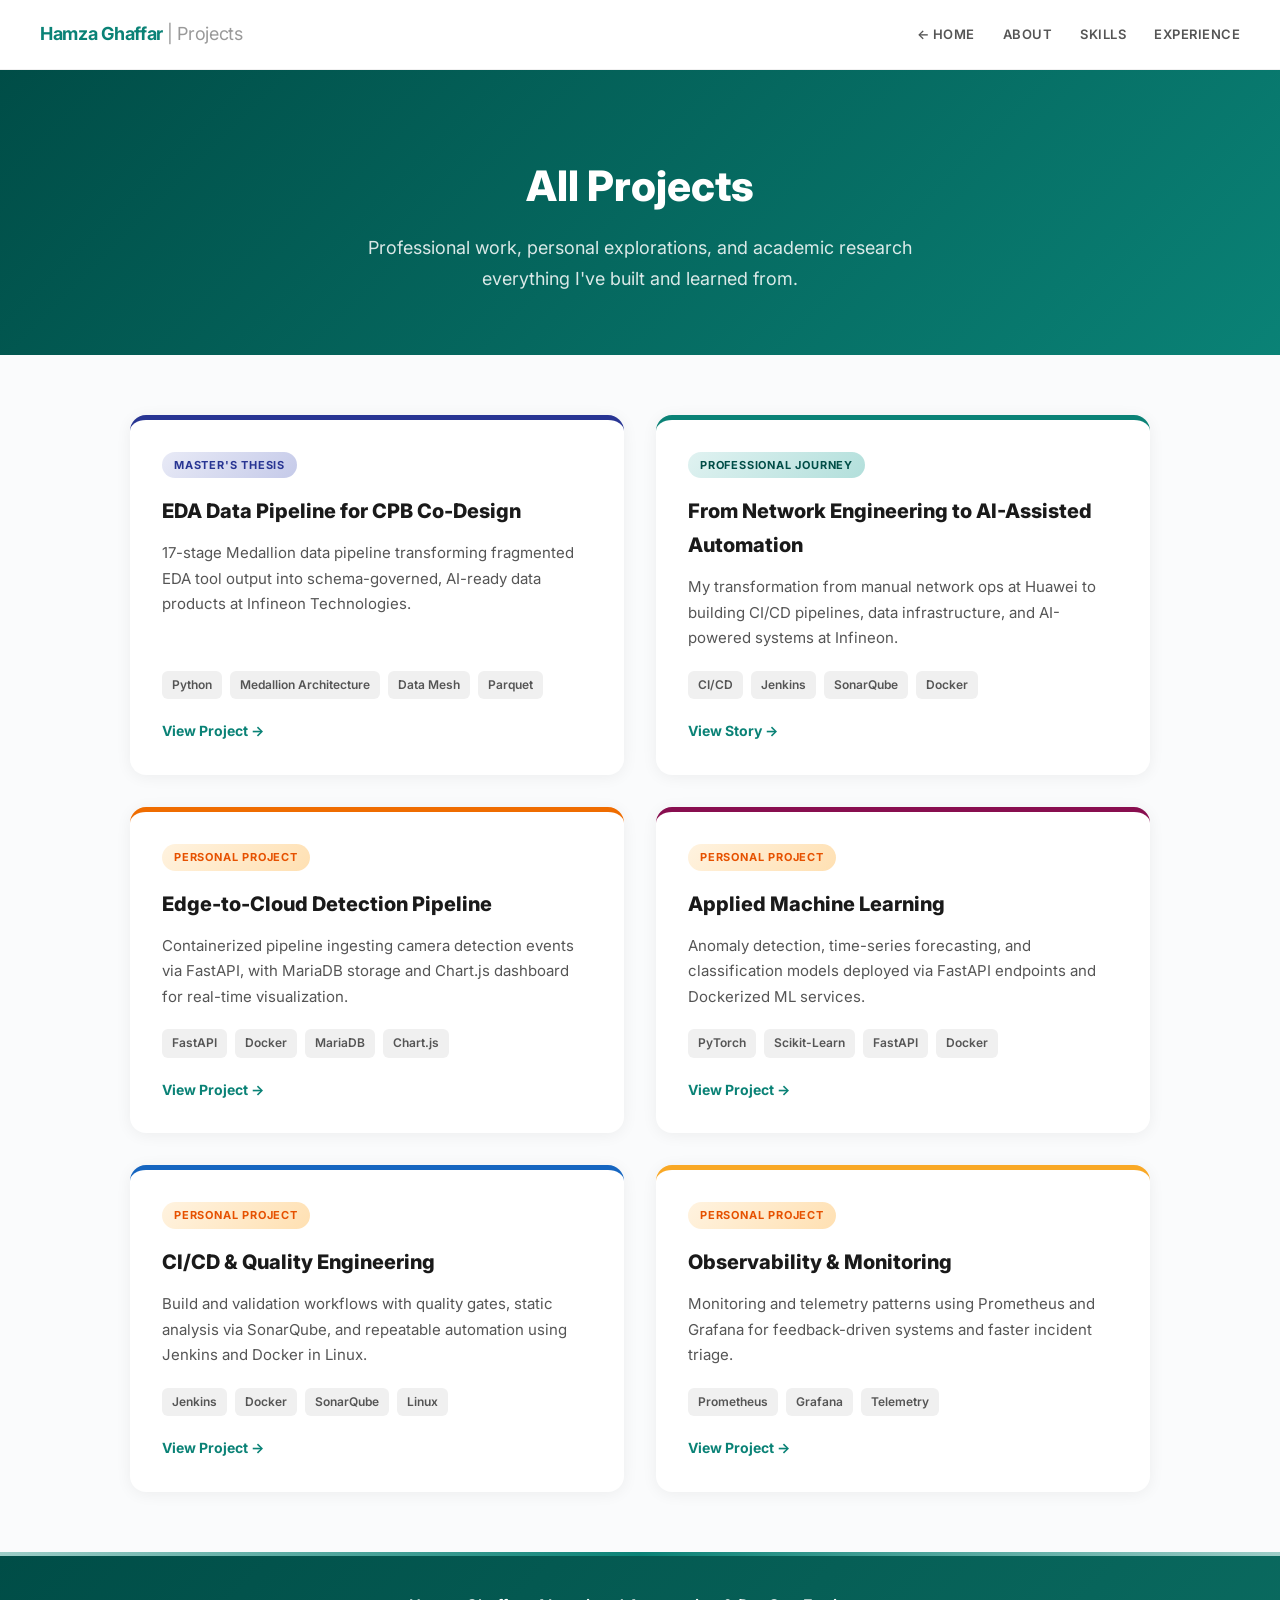
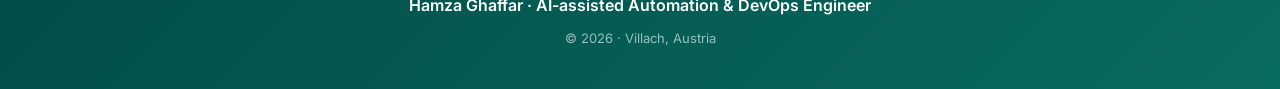
==== projects/index.html @ 2d3a6356 "feat: portfolio site with assets separation, CI/CD workflow, and project pages" ====
<!DOCTYPE html>
<html lang="en">
<head>
    <meta charset="UTF-8">
    <meta name="viewport" content="width=device-width, initial-scale=1.0">
    <title>Projects   Hamza Ghaffar</title>
    <link href="https://fonts.googleapis.com/css2?family=Inter:wght@300;400;600;700;800&display=swap" rel="stylesheet">
    <style>
        :root {
            --teal-100: #0a8276; --teal-80: #3b9b91; --teal-60: #6cb4ac;
            --teal-40: #9dcdc7; --teal-dark: #004d47;
        }
        * { margin: 0; padding: 0; box-sizing: border-box; }
        html { scroll-behavior: smooth; }
        body {
            font-family: 'Inter', 'Segoe UI', system-ui, sans-serif;
            background: #fafbfc; color: #333; line-height: 1.7; font-size: 17px;
        }
        .sticky-header {
            position: sticky; top: 0; background: rgba(255,255,255,0.97);
            backdrop-filter: blur(12px); border-bottom: 1px solid rgba(0,0,0,0.06);
            z-index: 100; padding: 15px 40px; display: flex;
            justify-content: space-between; align-items: center; height: 70px;
        }
        .header-brand {
            font-size: 18px; font-weight: 700; color: var(--teal-100);
            text-decoration: none; letter-spacing: -0.3px;
        }
        .header-brand span { color: #999; font-weight: 400; }
        .nav-links { display: flex; gap: 28px; }
        .nav-links a {
            color: #555; text-decoration: none; font-weight: 600; font-size: 13px;
            text-transform: uppercase; letter-spacing: 0.5px; padding: 6px 0;
            position: relative; transition: color 0.3s;
        }
        .nav-links a:hover { color: var(--teal-100); }
        .nav-links a::after {
            content: ''; position: absolute; bottom: 0; left: 0; right: 0;
            height: 2px; background: var(--teal-100); transform: scaleX(0);
            transition: transform 0.3s;
        }
        .nav-links a:hover::after { transform: scaleX(1); }

        .page-hero {
            background: linear-gradient(135deg, var(--teal-dark) 0%, var(--teal-100) 100%);
            color: #fff; padding: 80px 40px 60px; text-align: center;
        }
        .page-hero h1 { font-size: 42px; font-weight: 800; margin-bottom: 12px; }
        .page-hero p { font-size: 18px; opacity: 0.85; max-width: 600px; margin: 0 auto; }

        .container { max-width: 1100px; margin: 0 auto; padding: 60px 40px; }

        .projects-grid {
            display: grid; grid-template-columns: repeat(auto-fit, minmax(320px, 1fr)); gap: 32px;
        }
        .project-card {
            background: #fff; border-radius: 16px; overflow: hidden;
            box-shadow: 0 2px 16px rgba(0,0,0,0.06);
            transition: transform 0.3s, box-shadow 0.3s;
            border-top: 5px solid var(--teal-100);
            text-decoration: none; color: inherit;
            display: flex; flex-direction: column;
        }
        .project-card:hover {
            transform: translateY(-8px); box-shadow: 0 12px 40px rgba(0,0,0,0.12);
        }
        .project-card-body { padding: 32px; flex: 1; display: flex; flex-direction: column; }
        .project-status {
            display: inline-block; font-size: 11px; font-weight: 700;
            padding: 4px 12px; border-radius: 20px; margin-bottom: 16px;
            text-transform: uppercase; letter-spacing: 0.8px; align-self: flex-start;
        }
        .status-professional { background: linear-gradient(135deg, #e0f2f1, #b2dfdb); color: #004d47; }
        .status-personal { background: linear-gradient(135deg, #fff3e0, #ffe0b2); color: #e65100; }
        .status-thesis { background: linear-gradient(135deg, #e8eaf6, #c5cae9); color: #283593; }
        .project-card h3 { font-size: 20px; font-weight: 800; color: #1a1a1a; margin-bottom: 12px; }
        .project-card p { font-size: 15px; color: #555; line-height: 1.7; margin-bottom: 20px; flex: 1; }
        .project-tags { display: flex; flex-wrap: wrap; gap: 8px; margin-bottom: 20px; }
        .project-tag {
            font-size: 12px; font-weight: 600; padding: 4px 10px;
            border-radius: 6px; background: #f0f0f0; color: #555;
        }
        .project-link {
            display: inline-flex; align-items: center; gap: 6px;
            color: var(--teal-100); font-weight: 700; font-size: 14px;
            text-decoration: none; transition: gap 0.3s;
        }
        .project-link:hover { gap: 10px; }

        .footer {
            text-align: center; padding: 40px; color: #fff; font-size: 14px;
            background: linear-gradient(135deg, var(--teal-dark), #0a6b60);
            position: relative;
        }
        .footer::before {
            content: ''; position: absolute; top: 0; left: 0; right: 0; height: 4px;
            background: linear-gradient(to right, var(--teal-40), var(--teal-100), var(--teal-40));
        }

        @media (max-width: 768px) {
            .sticky-header { padding: 10px 20px; }
            .nav-links { display: none; }
            .page-hero { padding: 60px 20px 40px; }
            .page-hero h1 { font-size: 28px; }
            .container { padding: 40px 20px; }
            .projects-grid { grid-template-columns: 1fr; }
        }
    </style>
</head>
<body>

<header class="sticky-header">
    <a href="../index.html" class="header-brand">Hamza Ghaffar <span>| Projects</span></a>
    <nav class="nav-links">
        <a href="../index.html">&larr; Home</a>
        <a href="../index.html#about">About</a>
        <a href="../index.html#skills">Skills</a>
        <a href="../index.html#experience">Experience</a>
    </nav>
</header>

<section class="page-hero">
    <h1>All Projects</h1>
    <p>Professional work, personal explorations, and academic research   everything I've built and learned from.</p>
</section>

<div class="container">
    <div class="projects-grid">

        <!-- Thesis -->
        <a href="../thesis.html" class="project-card" style="border-top-color: #283593;">
            <div class="project-card-body">
                <span class="project-status status-thesis">Master's Thesis</span>
                <h3>EDA Data Pipeline for CPB Co-Design</h3>
                <p>17-stage Medallion data pipeline transforming fragmented EDA tool output into schema-governed, AI-ready data products at Infineon Technologies.</p>
                <div class="project-tags">
                    <span class="project-tag">Python</span>
                    <span class="project-tag">Medallion Architecture</span>
                    <span class="project-tag">Data Mesh</span>
                    <span class="project-tag">Parquet</span>
                </div>
                <span class="project-link">View Project &rarr;</span>
            </div>
        </a>

        <!-- Professional Journey -->
        <a href="../vision.html" class="project-card" style="border-top-color: #0a8276;">
            <div class="project-card-body">
                <span class="project-status status-professional">Professional Journey</span>
                <h3>From Network Engineering to AI-Assisted Automation</h3>
                <p>My transformation from manual network ops at Huawei to building CI/CD pipelines, data infrastructure, and AI-powered systems at Infineon.</p>
                <div class="project-tags">
                    <span class="project-tag">CI/CD</span>
                    <span class="project-tag">Jenkins</span>
                    <span class="project-tag">SonarQube</span>
                    <span class="project-tag">Docker</span>
                </div>
                <span class="project-link">View Story &rarr;</span>
            </div>
        </a>

        <!-- Edge-to-Cloud -->
        <a href="edge-to-cloud-pipeline.html" class="project-card" style="border-top-color: #ef6c00;">
            <div class="project-card-body">
                <span class="project-status status-personal">Personal Project</span>
                <h3>Edge-to-Cloud Detection Pipeline</h3>
                <p>Containerized pipeline ingesting camera detection events via FastAPI, with MariaDB storage and Chart.js dashboard for real-time visualization.</p>
                <div class="project-tags">
                    <span class="project-tag">FastAPI</span>
                    <span class="project-tag">Docker</span>
                    <span class="project-tag">MariaDB</span>
                    <span class="project-tag">Chart.js</span>
                </div>
                <span class="project-link">View Project &rarr;</span>
            </div>
        </a>

        <!-- Applied ML -->
        <a href="applied-ml.html" class="project-card" style="border-top-color: #880e4f;">
            <div class="project-card-body">
                <span class="project-status status-personal">Personal Project</span>
                <h3>Applied Machine Learning</h3>
                <p>Anomaly detection, time-series forecasting, and classification models deployed via FastAPI endpoints and Dockerized ML services.</p>
                <div class="project-tags">
                    <span class="project-tag">PyTorch</span>
                    <span class="project-tag">Scikit-Learn</span>
                    <span class="project-tag">FastAPI</span>
                    <span class="project-tag">Docker</span>
                </div>
                <span class="project-link">View Project &rarr;</span>
            </div>
        </a>

        <!-- CI/CD & Quality Eng -->
        <a href="cicd-quality-engineering.html" class="project-card" style="border-top-color: #1565c0;">
            <div class="project-card-body">
                <span class="project-status status-personal">Personal Project</span>
                <h3>CI/CD &amp; Quality Engineering</h3>
                <p>Build and validation workflows with quality gates, static analysis via SonarQube, and repeatable automation using Jenkins and Docker in Linux.</p>
                <div class="project-tags">
                    <span class="project-tag">Jenkins</span>
                    <span class="project-tag">Docker</span>
                    <span class="project-tag">SonarQube</span>
                    <span class="project-tag">Linux</span>
                </div>
                <span class="project-link">View Project &rarr;</span>
            </div>
        </a>

        <!-- Observability -->
        <a href="observability.html" class="project-card" style="border-top-color: #f9a825;">
            <div class="project-card-body">
                <span class="project-status status-personal">Personal Project</span>
                <h3>Observability &amp; Monitoring</h3>
                <p>Monitoring and telemetry patterns using Prometheus and Grafana for feedback-driven systems and faster incident triage.</p>
                <div class="project-tags">
                    <span class="project-tag">Prometheus</span>
                    <span class="project-tag">Grafana</span>
                    <span class="project-tag">Telemetry</span>
                </div>
                <span class="project-link">View Project &rarr;</span>
            </div>
        </a>

    </div>
</div>

<footer class="footer">
    <div style="font-size: 16px; font-weight: 600; margin-bottom: 8px;">Hamza Ghaffar &middot; AI-assisted Automation &amp; DevOps Engineer</div>
    <div style="opacity: 0.6; font-size: 13px;">&copy; 2026 &middot; Villach, Austria</div>
</footer>

</body>
</html>
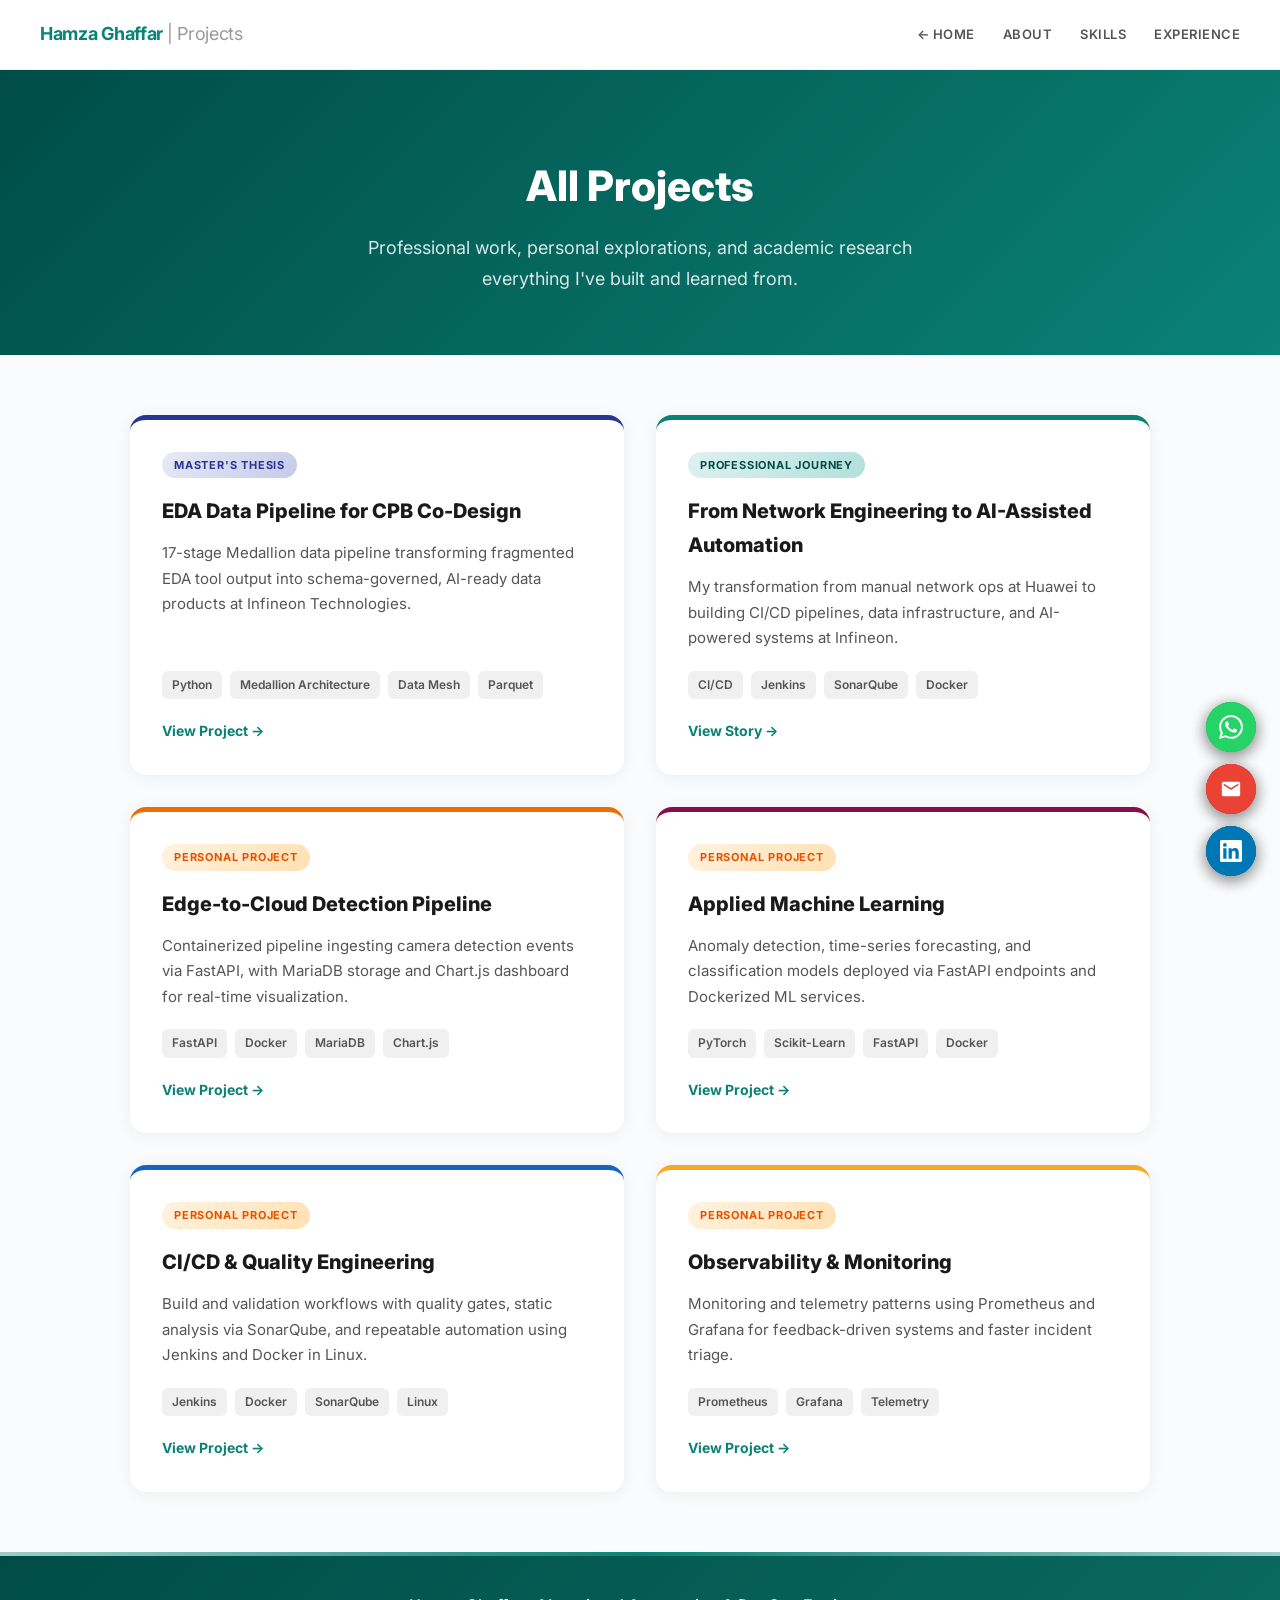
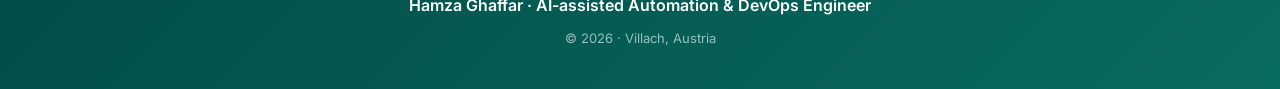
==== commit 4210e23c: "feat: automation CTA banner, floating contact FABs, remove thesis duplicate, redesign vision page - " ====
--- a/projects/index.html
+++ b/projects/index.html
@@ -230,5 +230,68 @@
     <div style="opacity: 0.6; font-size: 13px;">&copy; 2026 &middot; Villach, Austria</div>
 </footer>
 
+
+<style>
+.fab-container{position:fixed;bottom:24px;right:24px;display:flex;flex-direction:column;gap:12px;z-index:90}
+.fab{width:50px;height:50px;border-radius:50%;display:flex;align-items:center;justify-content:center;box-shadow:0 4px 16px rgba(0,0,0,.2);transition:transform .3s,box-shadow .3s;text-decoration:none}
+.fab:hover{transform:scale(1.12);box-shadow:0 6px 24px rgba(0,0,0,.3)}
+.fab-wa{background:#25D366}.fab-email{background:#ea4335}.fab-li{background:#0077b5}
+@media(max-width:768px){.fab-container{bottom:16px;right:16px;gap:10px}.fab{width:44px;height:44px}.fab svg{width:20px;height:20px}}
+</style>
+
+<div class="fab-container">
+    <a href="https://wa.me/436601192777" target="_blank" rel="noopener noreferrer" class="fab fab-wa" title="WhatsApp">
+        <svg width="24" height="24" viewBox="0 0 24 24" fill="#fff"><path d="M17.472 14.382c-.297-.149-1.758-.867-2.03-.967-.273-.099-.471-.148-.67.15-.197.297-.767.966-.94 1.164-.173.199-.347.223-.644.075-.297-.15-1.255-.463-2.39-1.475-.883-.788-1.48-1.761-1.653-2.059-.173-.297-.018-.458.13-.606.134-.133.298-.347.446-.52.149-.174.198-.298.298-.497.099-.198.05-.371-.025-.52-.075-.149-.669-1.612-.916-2.207-.242-.579-.487-.5-.669-.51-.173-.008-.371-.01-.57-.01-.198 0-.52.074-.792.372-.272.297-1.04 1.016-1.04 2.479 0 1.462 1.065 2.875 1.213 3.074.149.198 2.096 3.2 5.077 4.487.709.306 1.262.489 1.694.625.712.227 1.36.195 1.871.118.571-.085 1.758-.719 2.006-1.413.248-.694.248-1.289.173-1.413-.074-.124-.272-.198-.57-.347m-5.421 7.403h-.004a9.87 9.87 0 01-5.031-1.378l-.361-.214-3.741.982.998-3.648-.235-.374a9.86 9.86 0 01-1.51-5.26c.001-5.45 4.436-9.884 9.888-9.884 2.64 0 5.122 1.03 6.988 2.898a9.825 9.825 0 012.893 6.994c-.003 5.45-4.437 9.884-9.885 9.884m8.413-18.297A11.815 11.815 0 0012.05 0C5.495 0 .16 5.335.157 11.892c0 2.096.547 4.142 1.588 5.945L.057 24l6.305-1.654a11.882 11.882 0 005.683 1.448h.005c6.554 0 11.89-5.335 11.893-11.893a11.821 11.821 0 00-3.48-8.413z"/></svg>
+    </a>
+    <a href="mailto:hamza.ghaffar@hotmail.com" class="fab fab-email" title="Email">
+        <svg width="22" height="22" viewBox="0 0 24 24" fill="#fff"><path d="M20 4H4c-1.1 0-1.99.9-1.99 2L2 18c0 1.1.9 2 2 2h16c1.1 0 2-.9 2-2V6c0-1.1-.9-2-2-2zm0 4l-8 5-8-5V6l8 5 8-5v2z"/></svg>
+    </a>
+    <a href="https://www.linkedin.com/in/hamzaghaffar/" target="_blank" rel="noopener noreferrer" class="fab fab-li" title="LinkedIn">
+        <svg width="22" height="22" viewBox="0 0 24 24" fill="#fff"><path d="M20.447 20.452h-3.554v-5.569c0-1.328-.027-3.037-1.852-3.037-1.853 0-2.136 1.445-2.136 2.939v5.667H9.351V9h3.414v1.561h.046c.477-.9 1.637-1.85 3.37-1.85 3.601 0 4.267 2.37 4.267 5.455v6.286zM5.337 7.433a2.062 2.062 0 01-2.063-2.065 2.064 2.064 0 112.063 2.065zm1.782 13.019H3.555V9h3.564v11.452zM22.225 0H1.771C.792 0 0 .774 0 1.729v20.542C0 23.227.792 24 1.771 24h20.451C23.2 24 24 23.227 24 22.271V1.729C24 .774 23.2 0 22.222 0h.003z"/></svg>
+    </a>
+</div>
+
+
+<style>
+.fab-container{position:fixed;bottom:24px;right:24px;display:flex;flex-direction:column;gap:12px;z-index:90}
+.fab{width:50px;height:50px;border-radius:50%;display:flex;align-items:center;justify-content:center;box-shadow:0 4px 16px rgba(0,0,0,.2);transition:transform .3s,box-shadow .3s;text-decoration:none}
+.fab:hover{transform:scale(1.12);box-shadow:0 6px 24px rgba(0,0,0,.3)}
+.fab-wa{background:#25D366}.fab-email{background:#ea4335}.fab-li{background:#0077b5}
+@media(max-width:768px){.fab-container{bottom:16px;right:16px;gap:10px}.fab{width:44px;height:44px}.fab svg{width:20px;height:20px}}
+</style>
+
+<div class="fab-container">
+    <a href="https://wa.me/436601192777" target="_blank" rel="noopener noreferrer" class="fab fab-wa" title="WhatsApp">
+        <svg width="24" height="24" viewBox="0 0 24 24" fill="#fff"><path d="M17.472 14.382c-.297-.149-1.758-.867-2.03-.967-.273-.099-.471-.148-.67.15-.197.297-.767.966-.94 1.164-.173.199-.347.223-.644.075-.297-.15-1.255-.463-2.39-1.475-.883-.788-1.48-1.761-1.653-2.059-.173-.297-.018-.458.13-.606.134-.133.298-.347.446-.52.149-.174.198-.298.298-.497.099-.198.05-.371-.025-.52-.075-.149-.669-1.612-.916-2.207-.242-.579-.487-.5-.669-.51-.173-.008-.371-.01-.57-.01-.198 0-.52.074-.792.372-.272.297-1.04 1.016-1.04 2.479 0 1.462 1.065 2.875 1.213 3.074.149.198 2.096 3.2 5.077 4.487.709.306 1.262.489 1.694.625.712.227 1.36.195 1.871.118.571-.085 1.758-.719 2.006-1.413.248-.694.248-1.289.173-1.413-.074-.124-.272-.198-.57-.347m-5.421 7.403h-.004a9.87 9.87 0 01-5.031-1.378l-.361-.214-3.741.982.998-3.648-.235-.374a9.86 9.86 0 01-1.51-5.26c.001-5.45 4.436-9.884 9.888-9.884 2.64 0 5.122 1.03 6.988 2.898a9.825 9.825 0 012.893 6.994c-.003 5.45-4.437 9.884-9.885 9.884m8.413-18.297A11.815 11.815 0 0012.05 0C5.495 0 .16 5.335.157 11.892c0 2.096.547 4.142 1.588 5.945L.057 24l6.305-1.654a11.882 11.882 0 005.683 1.448h.005c6.554 0 11.89-5.335 11.893-11.893a11.821 11.821 0 00-3.48-8.413z"/></svg>
+    </a>
+    <a href="mailto:hamza.ghaffar@hotmail.com" class="fab fab-email" title="Email">
+        <svg width="22" height="22" viewBox="0 0 24 24" fill="#fff"><path d="M20 4H4c-1.1 0-1.99.9-1.99 2L2 18c0 1.1.9 2 2 2h16c1.1 0 2-.9 2-2V6c0-1.1-.9-2-2-2zm0 4l-8 5-8-5V6l8 5 8-5v2z"/></svg>
+    </a>
+    <a href="https://www.linkedin.com/in/hamzaghaffar/" target="_blank" rel="noopener noreferrer" class="fab fab-li" title="LinkedIn">
+        <svg width="22" height="22" viewBox="0 0 24 24" fill="#fff"><path d="M20.447 20.452h-3.554v-5.569c0-1.328-.027-3.037-1.852-3.037-1.853 0-2.136 1.445-2.136 2.939v5.667H9.351V9h3.414v1.561h.046c.477-.9 1.637-1.85 3.37-1.85 3.601 0 4.267 2.37 4.267 5.455v6.286zM5.337 7.433a2.062 2.062 0 01-2.063-2.065 2.064 2.064 0 112.063 2.065zm1.782 13.019H3.555V9h3.564v11.452zM22.225 0H1.771C.792 0 0 .774 0 1.729v20.542C0 23.227.792 24 1.771 24h20.451C23.2 24 24 23.227 24 22.271V1.729C24 .774 23.2 0 22.222 0h.003z"/></svg>
+    </a>
+</div>
+
+
+<style>
+.fab-container{position:fixed;bottom:24px;right:24px;display:flex;flex-direction:column;gap:12px;z-index:90}
+.fab{width:50px;height:50px;border-radius:50%;display:flex;align-items:center;justify-content:center;box-shadow:0 4px 16px rgba(0,0,0,.2);transition:transform .3s,box-shadow .3s;text-decoration:none}
+.fab:hover{transform:scale(1.12);box-shadow:0 6px 24px rgba(0,0,0,.3)}
+.fab-wa{background:#25D366}.fab-email{background:#ea4335}.fab-li{background:#0077b5}
+@media(max-width:768px){.fab-container{bottom:16px;right:16px;gap:10px}.fab{width:44px;height:44px}.fab svg{width:20px;height:20px}}
+</style>
+
+<div class="fab-container">
+    <a href="https://wa.me/436601192777" target="_blank" rel="noopener noreferrer" class="fab fab-wa" title="WhatsApp">
+        <svg width="24" height="24" viewBox="0 0 24 24" fill="#fff"><path d="M17.472 14.382c-.297-.149-1.758-.867-2.03-.967-.273-.099-.471-.148-.67.15-.197.297-.767.966-.94 1.164-.173.199-.347.223-.644.075-.297-.15-1.255-.463-2.39-1.475-.883-.788-1.48-1.761-1.653-2.059-.173-.297-.018-.458.13-.606.134-.133.298-.347.446-.52.149-.174.198-.298.298-.497.099-.198.05-.371-.025-.52-.075-.149-.669-1.612-.916-2.207-.242-.579-.487-.5-.669-.51-.173-.008-.371-.01-.57-.01-.198 0-.52.074-.792.372-.272.297-1.04 1.016-1.04 2.479 0 1.462 1.065 2.875 1.213 3.074.149.198 2.096 3.2 5.077 4.487.709.306 1.262.489 1.694.625.712.227 1.36.195 1.871.118.571-.085 1.758-.719 2.006-1.413.248-.694.248-1.289.173-1.413-.074-.124-.272-.198-.57-.347m-5.421 7.403h-.004a9.87 9.87 0 01-5.031-1.378l-.361-.214-3.741.982.998-3.648-.235-.374a9.86 9.86 0 01-1.51-5.26c.001-5.45 4.436-9.884 9.888-9.884 2.64 0 5.122 1.03 6.988 2.898a9.825 9.825 0 012.893 6.994c-.003 5.45-4.437 9.884-9.885 9.884m8.413-18.297A11.815 11.815 0 0012.05 0C5.495 0 .16 5.335.157 11.892c0 2.096.547 4.142 1.588 5.945L.057 24l6.305-1.654a11.882 11.882 0 005.683 1.448h.005c6.554 0 11.89-5.335 11.893-11.893a11.821 11.821 0 00-3.48-8.413z"/></svg>
+    </a>
+    <a href="mailto:hamza.ghaffar@hotmail.com" class="fab fab-email" title="Email">
+        <svg width="22" height="22" viewBox="0 0 24 24" fill="#fff"><path d="M20 4H4c-1.1 0-1.99.9-1.99 2L2 18c0 1.1.9 2 2 2h16c1.1 0 2-.9 2-2V6c0-1.1-.9-2-2-2zm0 4l-8 5-8-5V6l8 5 8-5v2z"/></svg>
+    </a>
+    <a href="https://www.linkedin.com/in/hamzaghaffar/" target="_blank" rel="noopener noreferrer" class="fab fab-li" title="LinkedIn">
+        <svg width="22" height="22" viewBox="0 0 24 24" fill="#fff"><path d="M20.447 20.452h-3.554v-5.569c0-1.328-.027-3.037-1.852-3.037-1.853 0-2.136 1.445-2.136 2.939v5.667H9.351V9h3.414v1.561h.046c.477-.9 1.637-1.85 3.37-1.85 3.601 0 4.267 2.37 4.267 5.455v6.286zM5.337 7.433a2.062 2.062 0 01-2.063-2.065 2.064 2.064 0 112.063 2.065zm1.782 13.019H3.555V9h3.564v11.452zM22.225 0H1.771C.792 0 0 .774 0 1.729v20.542C0 23.227.792 24 1.771 24h20.451C23.2 24 24 23.227 24 22.271V1.729C24 .774 23.2 0 22.222 0h.003z"/></svg>
+    </a>
+</div>
+
 </body>
-</html>
+</html>
